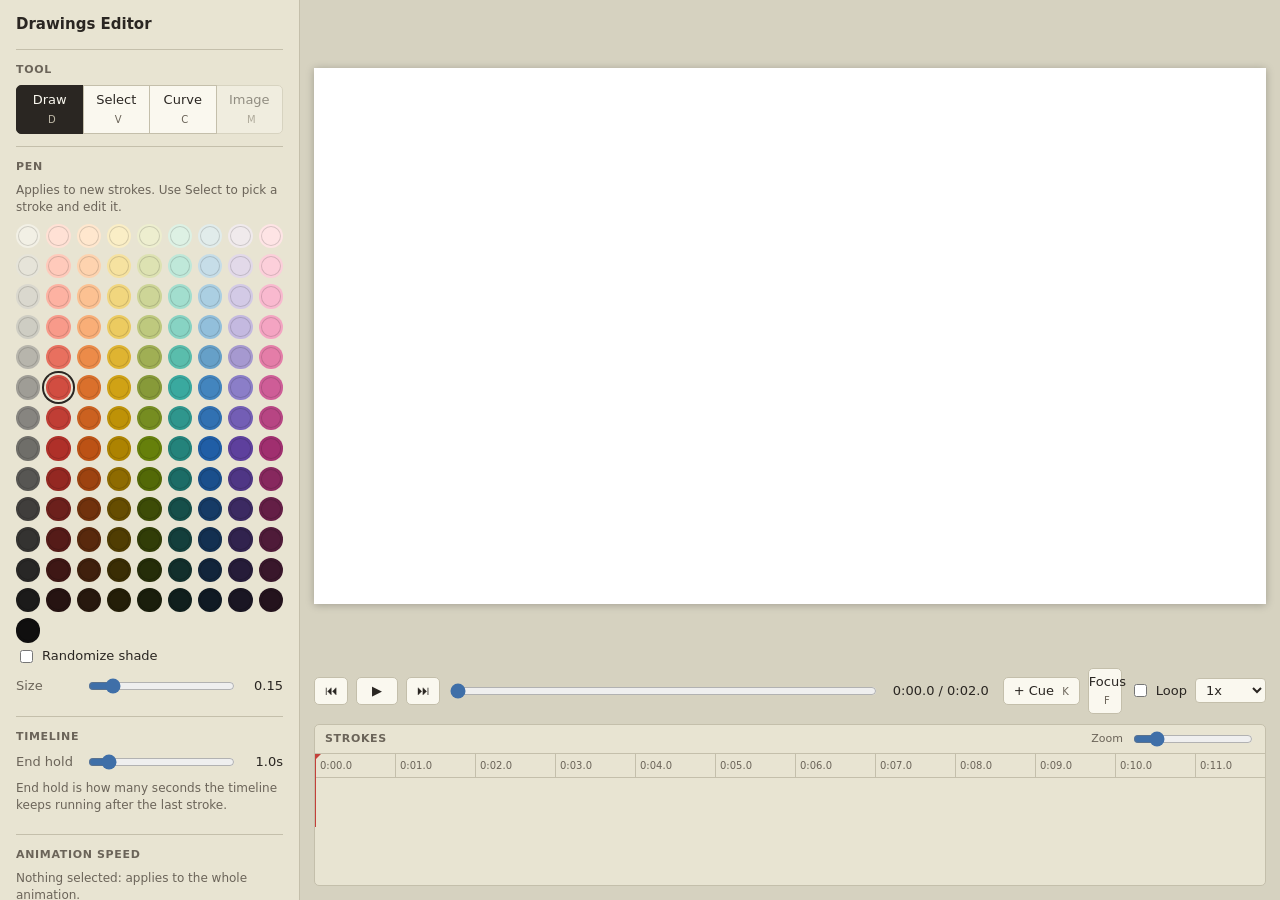
==== _extensions/drawings/editor/index.html @ 5e95847a "Ship the editor inside the extension folder" ====
<!doctype html>
<html lang="en">
<head>
<meta charset="UTF-8" />
<meta name="viewport" content="width=device-width, initial-scale=1" />
<title>Drawings Editor</title>
<link rel="stylesheet" href="css/style.css" />
</head>
<body>
  <div class="app">
    <aside class="panel">
      <h1 class="panel-title">Drawings Editor</h1>

      <section class="group">
        <h2>Tool</h2>
        <div class="segmented" id="tools" role="group" aria-label="Tool">
          <button type="button" data-tool="draw" aria-pressed="true">Draw <kbd>D</kbd></button>
          <button type="button" data-tool="select" aria-pressed="false">Select <kbd>V</kbd></button>
          <button type="button" data-tool="curve" aria-pressed="false">Curve <kbd>C</kbd></button>
          <button type="button" data-tool="image" aria-pressed="false" disabled>Image <kbd>M</kbd></button>
        </div>
      </section>

      <section class="group">
        <h2 id="brush-heading">Pen</h2>
        <p class="hint" id="brush-hint"></p>
        <div class="palette" id="palette" role="group" aria-label="Pen color"></div>
        <label class="check" title="Each new stroke randomly uses the picked color or the shade just above or below it"><input type="checkbox" id="color-random" /> Randomize shade</label>
        <label class="field">
          <span class="field-label">Size</span>
          <input type="range" id="size-slider" min="0.02" max="1" step="0.01" value="0.15" />
          <output id="size-output"></output>
        </label>
        <div id="stroke-extras" hidden>
          <label class="field">
            <span class="field-label">Start (s)</span>
            <input type="number" id="start-input" min="0" step="0.1" />
          </label>
          <label class="field">
            <span class="field-label">Speed</span>
            <input type="range" id="speed-slider" min="0.1" max="4" step="0.05" value="1" />
            <output id="speed-output"></output>
          </label>
          <div class="button-row">
            <button type="button" id="duplicate-stroke">Duplicate</button>
            <button type="button" id="delete-stroke">Delete</button>
          </div>

          <h3 class="subhead">Cut at playhead</h3>
          <div class="button-row">
            <button type="button" id="split-stroke" title="Split at playhead (S)">Split <kbd>S</kbd></button>
            <button type="button" id="trim-start" title="Remove everything before the playhead">Trim start</button>
            <button type="button" id="trim-end" title="Remove everything after the playhead">Trim end</button>
          </div>

          <h3 class="subhead">Path</h3>
          <p class="hint">Curve tool: click a stroke, then drag its anchors (squares) and handles (circles) to change its trajectory. Handles keep the curve smooth; hold Alt to move one on its own. Double-click the path to add an anchor, double-click an anchor to remove it. Timing and pressure stay as recorded.</p>
          <label class="check"><input type="checkbox" id="show-points" /> <span id="show-points-label">Show every point</span></label>
          <div class="button-row">
            <button type="button" id="smooth-stroke">Smooth</button>
          </div>
          <label class="field">
            <span class="field-label">Simplify</span>
            <input type="range" id="simplify-slider" min="0" max="12" step="0.25" value="0" />
            <output id="simplify-output"></output>
          </label>
          <label class="field">
            <span class="field-label">Scale</span>
            <input type="range" id="scale-slider" min="0.25" max="2" step="0.01" value="1" />
            <output id="scale-output"></output>
          </label>
          <label class="field">
            <span class="field-label">Rotate</span>
            <input type="range" id="rotate-slider" min="-180" max="180" step="1" value="0" />
            <output id="rotate-output"></output>
          </label>

          <h3 class="subhead">Timing and pressure</h3>
          <label class="field">
            <span class="field-label">Easing</span>
            <input type="range" id="ease-slider" min="-1" max="1" step="0.05" value="0" />
            <output id="ease-output"></output>
          </label>
          <label class="field">
            <span class="field-label">Pressure</span>
            <input type="range" id="pressure-slider" min="0.4" max="1.6" step="0.02" value="1" />
            <output id="pressure-output"></output>
          </label>
          <div class="button-row">
            <button type="button" id="flatten-pressure">Flatten pressure</button>
            <button type="button" id="bake-speed" title="Fold the speed into the recorded timing and reset speed to 1">Bake speed</button>
          </div>
        </div>
      </section>

      <section class="group">
        <h2>Timeline</h2>
        <label class="field">
          <span class="field-label">End hold</span>
          <input type="range" id="tail-slider" min="0" max="10" step="0.25" value="1" />
          <output id="tail-output"></output>
        </label>
        <p class="hint">End hold is how many seconds the timeline keeps running after the last stroke.</p>
      </section>

      <section class="group">
        <h2>Animation speed</h2>
        <p class="hint" id="time-scope"></p>
        <p class="hint">Rewrites the timing itself. 2 = twice as fast (half as long), 1.5 = 50% faster, 0.5 = twice as slow. Select strokes with the Select tool (drag a box, or Shift-click) to change only those.</p>
        <label class="field">
          <span class="field-label">Factor</span>
          <input type="number" id="time-factor" min="0.05" max="20" step="0.05" value="2" />
        </label>
        <div class="button-row">
          <button type="button" id="time-apply">Apply</button>
          <button type="button" class="time-preset" data-factor="2">2x</button>
          <button type="button" class="time-preset" data-factor="1.5">1.5x</button>
          <button type="button" class="time-preset" data-factor="0.5">0.5x</button>
        </div>
      </section>

      <section class="group">
        <h2>Tracing image</h2>
        <div class="button-row">
          <button type="button" id="image-load">Choose image…</button>
          <button type="button" id="image-remove" disabled>Remove</button>
        </div>
        <p class="hint" id="image-hint">Or drop or paste an image onto the canvas.</p>
        <div id="image-controls" hidden>
          <label class="check"><input type="checkbox" id="image-visible" checked /> Show</label>
          <label class="field">
            <span class="field-label">Opacity</span>
            <input type="range" id="image-opacity" min="0.05" max="1" step="0.05" value="0.5" />
            <output id="image-opacity-output"></output>
          </label>
          <label class="field">
            <span class="field-label">Scale</span>
            <input type="range" id="image-scale" min="0.1" max="4" step="0.01" value="1" />
            <output id="image-scale-output"></output>
          </label>
          <label class="field">
            <span class="field-label">Rotate</span>
            <input type="range" id="image-rotation" min="-180" max="180" step="1" value="0" />
            <output id="image-rotation-output"></output>
          </label>
          <label class="field">
            <span class="field-label">Layer</span>
            <select id="image-layer">
              <option value="above">Over the painting</option>
              <option value="below">Under the painting</option>
            </select>
          </label>
          <div class="check-row">
            <label class="check"><input type="checkbox" id="image-grayscale" /> Grayscale</label>
            <label class="check"><input type="checkbox" id="image-invert" /> Invert</label>
          </div>
          <div class="button-row">
            <button type="button" id="image-reset">Reset position</button>
          </div>
          <p class="hint">With the Image tool: drag to move, scroll to zoom.</p>
        </div>
        <input type="file" id="image-file" accept="image/*" hidden />
      </section>

      <section class="group">
        <h2>Project</h2>
        <div class="button-row">
          <button type="button" id="undo">Undo</button>
          <button type="button" id="redo">Redo</button>
        </div>
        <div class="button-row">
          <button type="button" id="clear-all">Clear all</button>
        </div>
        <label class="field"><span class="field-label">Name</span>
          <input type="text" id="project-name" value="drawing" spellcheck="false" autocomplete="off" />
        </label>
        <div class="button-row">
          <button type="button" id="save-project">Save</button>
          <button type="button" id="open-project">Open…</button>
        </div>
        <input type="file" id="project-file" accept="application/json,.json" hidden />
      </section>
    </aside>

    <main class="workspace">
      <div class="stage-frame">
        <div class="stage" id="stage">
          <canvas id="brush-canvas" class="layer brush-canvas" aria-hidden="true"></canvas>
          <img id="trace-image" class="trace-image trace-above" alt="" draggable="false" hidden />
          <canvas id="ui-canvas" class="layer ui-canvas" aria-hidden="true"></canvas>
          <div class="stage-message" id="stage-message" hidden></div>
        </div>
      </div>

      <div class="transport">
        <button type="button" id="to-start" title="Go to start (Home)" aria-label="Go to start">&#9198;</button>
        <button type="button" id="play" class="play" title="Play / pause (Space)" aria-label="Play">&#9654;</button>
        <button type="button" id="to-end" title="Go to end (End)" aria-label="Go to end">&#9197;</button>
        <input type="range" id="scrub" min="0" max="4000" step="1" value="0" aria-label="Playhead position" />
        <span class="time" id="time">0:00.0 / 0:04.0</span>
        <button type="button" id="add-cue" title="Add a slide cue at the playhead (K)">+ Cue <kbd>K</kbd></button>
        <button type="button" id="focus-toggle" title="Hide the sidebar and timeline (F)" aria-pressed="false">Focus <kbd>F</kbd></button>
        <label class="check"><input type="checkbox" id="loop" /> Loop</label>
        <select id="rate" aria-label="Playback speed">
          <option value="0.25">0.25x</option>
          <option value="0.5">0.5x</option>
          <option value="1" selected>1x</option>
          <option value="2">2x</option>
        </select>
      </div>

      <div class="timeline" id="timeline">
        <div class="tl-toolbar">
          <span>Strokes</span>
          <label class="tl-zoom-label">Zoom <input type="range" class="tl-zoom" min="20" max="400" step="5" /></label>
        </div>
        <div class="tl-scroll">
          <div class="tl-inner">
            <div class="tl-ruler"></div>
            <div class="tl-cues"></div>
            <div class="tl-lanes"></div>
            <div class="tl-playhead"></div>
          </div>
        </div>
      </div>
    </main>
  </div>

  <!--
    Classic scripts, not ES modules: opening this file directly (file://)
    blocks module imports via CORS, so everything shares one global scope.
    Order matters: each file uses what the ones before it define.
  -->
  <script src="js/viewport.js"></script>
  <script src="js/pen-palette.js"></script>
  <script src="js/line-layer.js"></script>
  <script src="js/project.js"></script>
  <script src="js/stroke-ops.js"></script>
  <script src="js/curve.js"></script>
  <script src="js/player.js"></script>
  <script src="js/overlay.js"></script>
  <script src="js/timeline.js"></script>
  <script src="js/editor.js"></script>
</body>
</html>
---- _extensions/drawings/editor/css/style.css ----
:root {
  --bg: #ffffff;
  --ink: #2a2622;
  --muted: #6b6459;
  --panel: #e8e4d2;
  --workspace: #d6d2c0;
  --line: #c4bfab;
  --accent: #3f6fa8;
  --playhead: #c4403a;
  --panel-width: 300px;
  --timeline-height: 176px;
}

* {
  box-sizing: border-box;
}

html,
body {
  margin: 0;
  height: 100%;
  overflow: hidden;
  background: var(--workspace);
  color: var(--ink);
  font: 13px/1.4 -apple-system, BlinkMacSystemFont, "Segoe UI", system-ui, sans-serif;
}

.app {
  display: grid;
  grid-template-columns: var(--panel-width) minmax(0, 1fr);
  height: 100%;
}

/* Focus mode: only the stage and transport stay, so the drawing gets the room. */
.app.focus {
  grid-template-columns: minmax(0, 1fr);
}

.app.focus .panel,
.app.focus .timeline {
  display: none;
}

.app.focus .workspace {
  grid-template-rows: minmax(0, 1fr) auto;
}

/* -- Left panel ----------------------------------------------------------- */

.panel {
  overflow-y: auto;
  padding: 14px 16px 24px;
  background: var(--panel);
  border-right: 1px solid var(--line);
}

.panel-title {
  margin: 0 0 14px;
  font-size: 15px;
  font-weight: 650;
}

.group {
  padding: 12px 0;
  border-top: 1px solid var(--line);
}

.group h2 {
  margin: 0 0 8px;
  font-size: 11px;
  font-weight: 650;
  letter-spacing: 0.06em;
  text-transform: uppercase;
  color: var(--muted);
}

.hint {
  margin: 0 0 8px;
  font-size: 12px;
  color: var(--muted);
}

.hint:empty {
  display: none;
}

.field {
  display: grid;
  grid-template-columns: 62px 1fr 38px;
  align-items: center;
  gap: 8px;
  margin: 8px 0;
}

.field-label {
  color: var(--muted);
}

.field output {
  text-align: right;
  font-variant-numeric: tabular-nums;
}

.field input[type="number"],
.field input[type="text"],
.field select {
  grid-column: 2 / 4;
  min-width: 0;
}

input[type="range"] {
  min-width: 0;
  accent-color: var(--accent);
}

input[type="number"],
input[type="text"],
select {
  font: inherit;
  color: var(--ink);
  padding: 3px 6px;
  border: 1px solid var(--line);
  border-radius: 4px;
  background: #faf8ef;
}

.check {
  display: inline-flex;
  align-items: center;
  gap: 6px;
  color: var(--ink);
  white-space: nowrap;
}

.check-row {
  display: flex;
  gap: 16px;
  margin: 8px 0;
}

button {
  font: inherit;
  color: var(--ink);
  padding: 5px 10px;
  border: 1px solid var(--line);
  border-radius: 5px;
  background: #faf8ef;
  cursor: pointer;
}

button:hover:not(:disabled) {
  background: #fff;
}

button:disabled {
  opacity: 0.45;
  cursor: default;
}

button:focus-visible,
input:focus-visible,
select:focus-visible {
  outline: 2px solid var(--accent);
  outline-offset: 1px;
}

.subhead {
  margin: 16px 0 4px;
  font-size: 11px;
  font-weight: 600;
  letter-spacing: 0.04em;
  text-transform: uppercase;
  color: var(--muted);
}

.button-row {
  display: flex;
  gap: 6px;
  margin: 8px 0 0;
}

.button-row button {
  flex: 1;
}

kbd {
  margin-left: 4px;
  font: inherit;
  font-size: 10px;
  color: var(--muted);
}

.segmented {
  display: flex;
}

.segmented button {
  flex: 1;
  border-radius: 0;
  margin-left: -1px;
}

.segmented button:first-child {
  border-radius: 5px 0 0 5px;
  margin-left: 0;
}

.segmented button:last-child {
  border-radius: 0 5px 5px 0;
}

.segmented button[aria-pressed="true"] {
  background: var(--ink);
  border-color: var(--ink);
  color: #faf8ef;
}

.segmented button[aria-pressed="true"] kbd {
  color: #bdb7a6;
}

.palette {
  display: grid;
  grid-template-columns: repeat(9, 1fr);
  gap: 6px;
  margin-bottom: 4px;
}

.swatch {
  width: 100%;
  aspect-ratio: 1;
  padding: 0;
  border-radius: 50%;
  border: 2px solid transparent;
  box-shadow: inset 0 0 0 1px rgba(0, 0, 0, 0.15);
}

/* The ring sits outside the swatch, behind a gap, so it reads on any color. */
.swatch[aria-pressed="true"] {
  box-shadow:
    inset 0 0 0 1px rgba(0, 0, 0, 0.15),
    0 0 0 2px var(--panel),
    0 0 0 4px var(--ink);
}

/* -- Workspace: stage, transport, timeline ---------------------------------- */

.workspace {
  display: grid;
  grid-template-columns: minmax(0, 1fr);
  grid-template-rows: minmax(0, 1fr) auto var(--timeline-height);
  min-width: 0;
  min-height: 0;
}

/* Fills the workspace row; the stage inside is the largest 16:9 box that fits. */
.stage-frame {
  container-type: size;
  display: grid;
  place-items: center;
  min-width: 0;
  min-height: 0;
  margin: 14px 14px 0;
}

.stage {
  position: relative;
  isolation: isolate;
  overflow: hidden;
  width: min(100cqw, 100cqh * 16 / 9);
  aspect-ratio: 16 / 9;
  background: var(--bg);
  box-shadow: 0 1px 8px rgba(0, 0, 0, 0.25);
  touch-action: none;
  /* Stop iPad Safari from selecting the drawing area like text on a swipe. */
  -webkit-user-select: none;
  user-select: none;
  -webkit-touch-callout: none;
  -webkit-tap-highlight-color: transparent;
  cursor: crosshair;
}

.stage canvas,
.stage img {
  -webkit-user-select: none;
  user-select: none;
  -webkit-user-drag: none;
}

.stage[data-tool="select"],
.stage[data-tool="curve"] {
  cursor: default;
}

.stage[data-tool="image"] {
  cursor: grab;
}

.stage.dragging-over {
  outline: 3px dashed var(--accent);
  outline-offset: -3px;
}

.layer {
  position: absolute;
  inset: 0;
  width: 100%;
  height: 100%;
  pointer-events: none;
}

.brush-canvas {
  z-index: 2;
}

.trace-image {
  position: absolute;
  max-width: none;
  pointer-events: none;
  user-select: none;
  transform-origin: center;
}

.trace-below {
  z-index: 1;
}

.trace-above {
  z-index: 3;
}

.ui-canvas {
  z-index: 4;
}

.stage-message {
  position: absolute;
  z-index: 5;
  left: 50%;
  bottom: 14px;
  transform: translateX(-50%);
  padding: 6px 12px;
  border-radius: 5px;
  background: rgba(42, 38, 34, 0.88);
  color: #faf8ef;
  pointer-events: none;
}

.transport {
  display: flex;
  align-items: center;
  gap: 8px;
  padding: 10px 14px;
}

.transport button {
  width: 34px;
  padding: 4px 0;
}

.transport .play {
  width: 42px;
}

.transport #add-cue {
  width: auto;
  padding: 4px 10px;
  white-space: nowrap;
}

.transport #scrub {
  flex: 1;
}

.time {
  min-width: 108px;
  text-align: center;
  font-variant-numeric: tabular-nums;
}

.timeline {
  display: flex;
  flex-direction: column;
  min-height: 0;
  margin: 0 14px 14px;
  border: 1px solid var(--line);
  border-radius: 5px;
  background: var(--panel);
}

.tl-toolbar {
  display: flex;
  justify-content: space-between;
  align-items: center;
  padding: 4px 10px;
  border-bottom: 1px solid var(--line);
  font-size: 11px;
  font-weight: 650;
  letter-spacing: 0.06em;
  text-transform: uppercase;
  color: var(--muted);
}

.tl-zoom-label {
  display: flex;
  align-items: center;
  gap: 8px;
  font-weight: 400;
  letter-spacing: 0;
  text-transform: none;
}

.tl-zoom {
  width: 120px;
}

.tl-scroll {
  position: relative;
  flex: 1;
  min-height: 0;
  overflow: auto;
}

.tl-inner {
  position: relative;
  min-width: 100%;
}

.tl-ruler {
  position: relative;
  height: 24px;
  border-bottom: 1px solid var(--line);
  cursor: ew-resize;
  user-select: none;
  touch-action: none;
}

.tl-tick {
  position: absolute;
  top: 0;
  height: 100%;
  padding-left: 4px;
  border-left: 1px solid var(--line);
  font-size: 10px;
  line-height: 24px;
  color: var(--muted);
  font-variant-numeric: tabular-nums;
  pointer-events: none;
}

/* Slide cues sit over the ruler; only the flags take clicks, the ruler underneath still scrubs. */
.tl-cues {
  position: absolute;
  top: 0;
  left: 0;
  width: 100%;
  height: 24px;
  pointer-events: none;
  z-index: 1;
}

.tl-cue {
  position: absolute;
  top: 3px;
  min-width: 14px;
  height: 17px;
  padding: 0 4px;
  border-radius: 0 3px 3px 0;
  border-left: 2px solid var(--accent);
  background: var(--accent);
  color: #fff;
  font-size: 10px;
  font-weight: 650;
  line-height: 17px;
  cursor: pointer;
  pointer-events: auto;
  user-select: none;
}

.tl-lanes {
  position: relative;
}

.tl-marquee {
  position: absolute;
  z-index: 2;
  pointer-events: none;
  border: 1px solid var(--accent);
  background: color-mix(in srgb, var(--accent) 15%, transparent);
}

.tl-clip {
  position: absolute;
  height: 20px;
  min-width: 8px;
  border-radius: 4px;
  box-shadow: inset 0 0 0 1px rgba(0, 0, 0, 0.25);
  cursor: grab;
  overflow: hidden;
  touch-action: none;
}

.tl-clip.selected {
  box-shadow: 0 0 0 2px var(--accent), inset 0 0 0 1px rgba(0, 0, 0, 0.25);
  z-index: 1;
}

.tl-clip-label {
  display: block;
  padding: 0 6px;
  font-size: 10px;
  line-height: 20px;
  color: #fff;
  mix-blend-mode: difference;
  pointer-events: none;
}

.tl-handle {
  position: absolute;
  top: 0;
  right: 0;
  width: 6px;
  height: 100%;
  cursor: ew-resize;
  background: rgba(0, 0, 0, 0.22);
}

.tl-playhead {
  position: absolute;
  top: 0;
  left: -1px;
  width: 2px;
  background: var(--playhead);
  pointer-events: none;
  z-index: 2;
}

.tl-playhead::before {
  content: "";
  position: absolute;
  top: 0;
  left: -5px;
  border: 6px solid transparent;
  border-top-color: var(--playhead);
  border-bottom: 0;
}
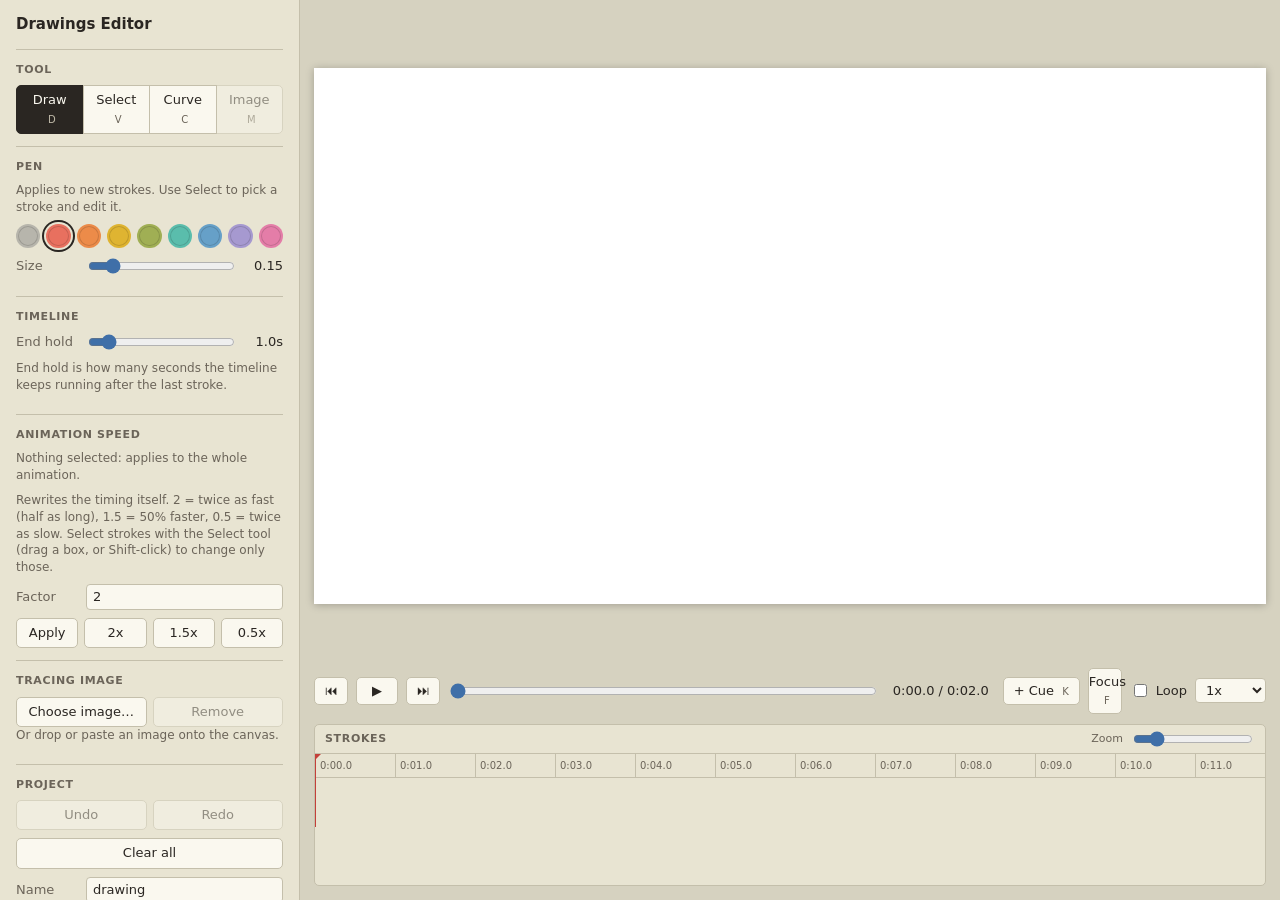
==== commit cffcf131: "Editor palette: keep only the 300 shade row" ====
--- a/_extensions/drawings/editor/index.html
+++ b/_extensions/drawings/editor/index.html
@@ -25,7 +25,6 @@
         <h2 id="brush-heading">Pen</h2>
         <p class="hint" id="brush-hint"></p>
         <div class="palette" id="palette" role="group" aria-label="Pen color"></div>
-        <label class="check" title="Each new stroke randomly uses the picked color or the shade just above or below it"><input type="checkbox" id="color-random" /> Randomize shade</label>
         <label class="field">
           <span class="field-label">Size</span>
           <input type="range" id="size-slider" min="0.02" max="1" step="0.01" value="0.15" />
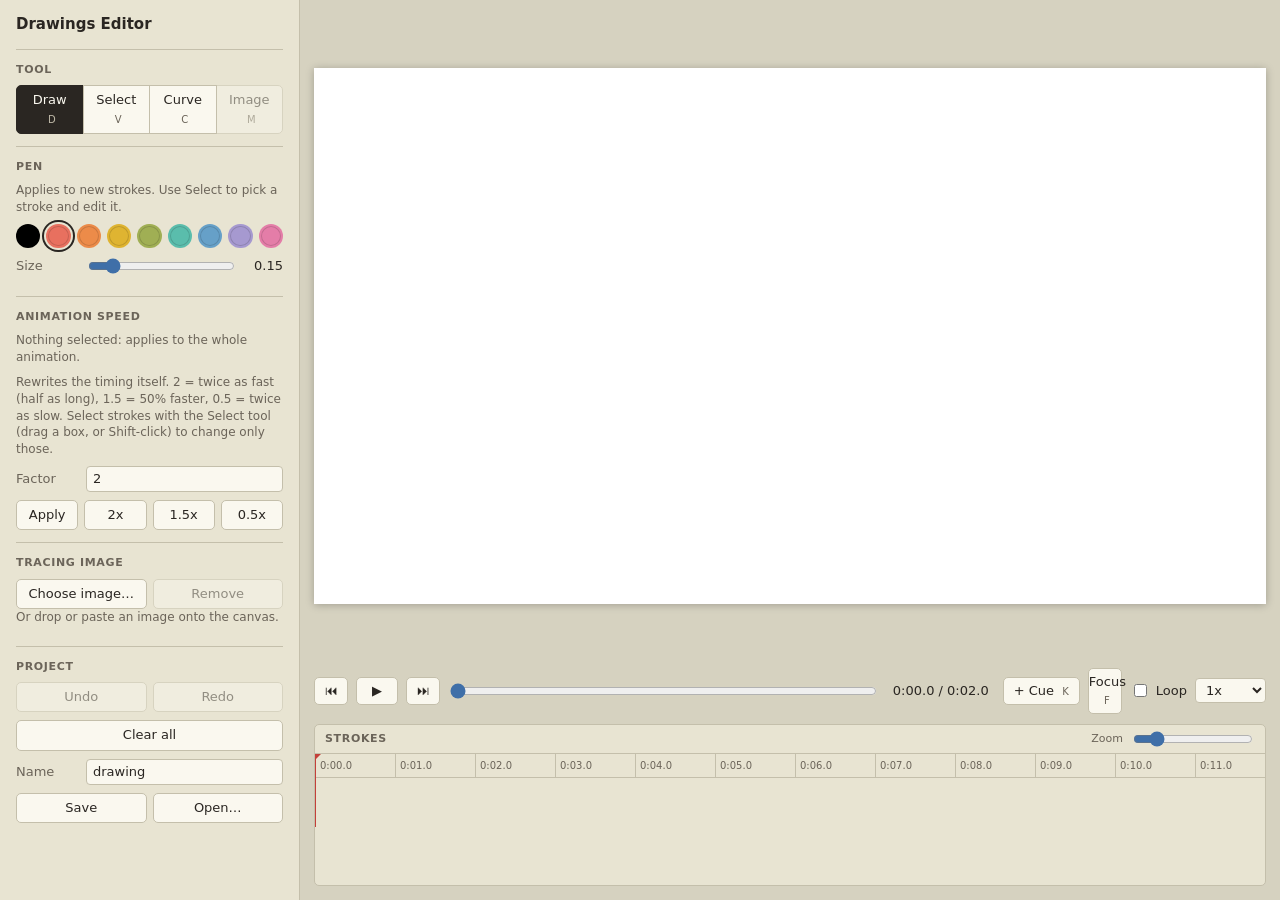
==== commit 9e2c6c97: "Editor: remove the end hold option" ====
--- a/_extensions/drawings/editor/index.html
+++ b/_extensions/drawings/editor/index.html
@@ -90,16 +90,6 @@
             <button type="button" id="bake-speed" title="Fold the speed into the recorded timing and reset speed to 1">Bake speed</button>
           </div>
         </div>
-      </section>
-
-      <section class="group">
-        <h2>Timeline</h2>
-        <label class="field">
-          <span class="field-label">End hold</span>
-          <input type="range" id="tail-slider" min="0" max="10" step="0.25" value="1" />
-          <output id="tail-output"></output>
-        </label>
-        <p class="hint">End hold is how many seconds the timeline keeps running after the last stroke.</p>
       </section>
 
       <section class="group">
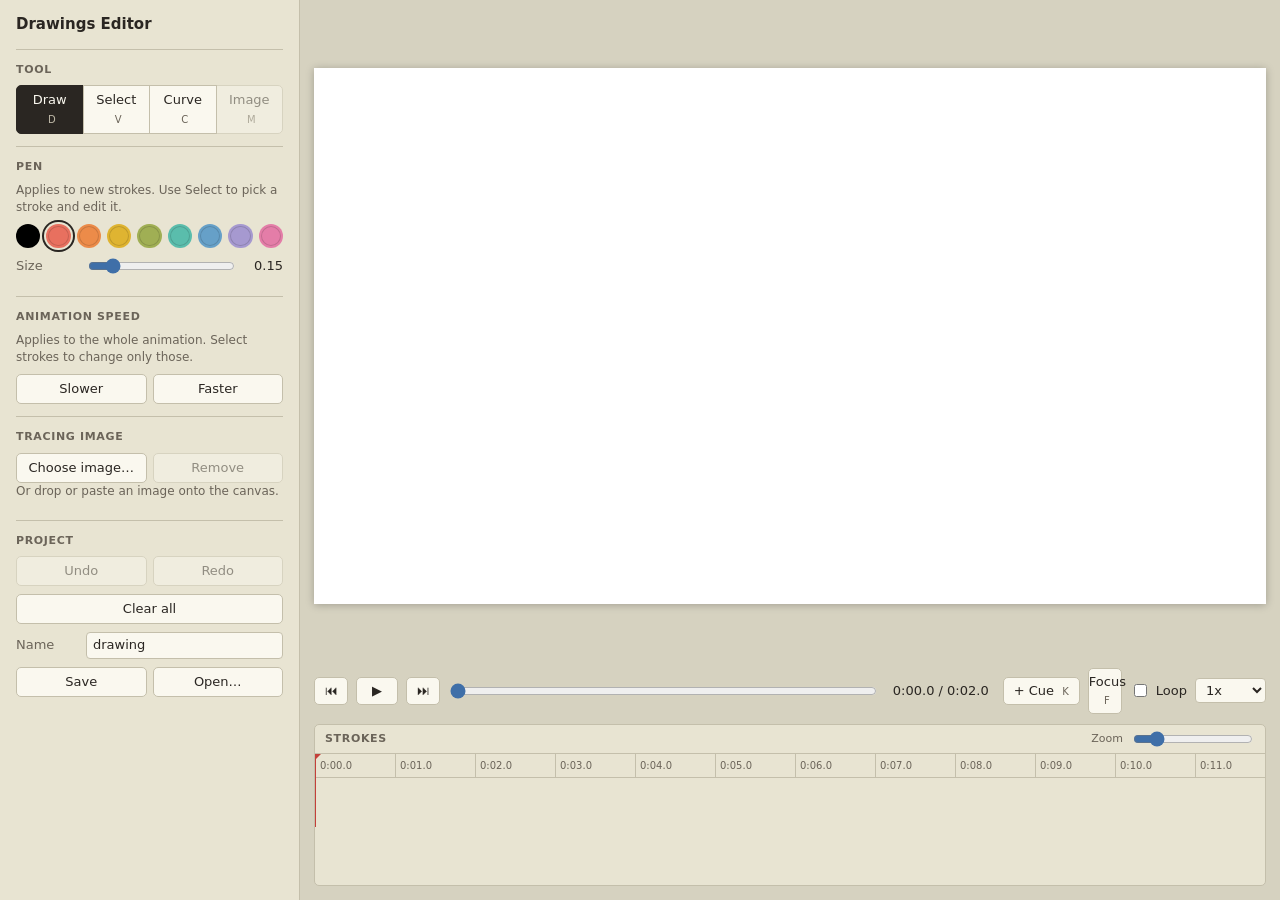
==== commit 7dfce720: "Editor: simplify the animation speed section" ====
--- a/_extensions/drawings/editor/index.html
+++ b/_extensions/drawings/editor/index.html
@@ -95,16 +95,9 @@
       <section class="group">
         <h2>Animation speed</h2>
         <p class="hint" id="time-scope"></p>
-        <p class="hint">Rewrites the timing itself. 2 = twice as fast (half as long), 1.5 = 50% faster, 0.5 = twice as slow. Select strokes with the Select tool (drag a box, or Shift-click) to change only those.</p>
-        <label class="field">
-          <span class="field-label">Factor</span>
-          <input type="number" id="time-factor" min="0.05" max="20" step="0.05" value="2" />
-        </label>
-        <div class="button-row">
-          <button type="button" id="time-apply">Apply</button>
-          <button type="button" class="time-preset" data-factor="2">2x</button>
-          <button type="button" class="time-preset" data-factor="1.5">1.5x</button>
-          <button type="button" class="time-preset" data-factor="0.5">0.5x</button>
+        <div class="button-row">
+          <button type="button" class="time-preset" data-factor="0.5">Slower</button>
+          <button type="button" class="time-preset" data-factor="2">Faster</button>
         </div>
       </section>
 
